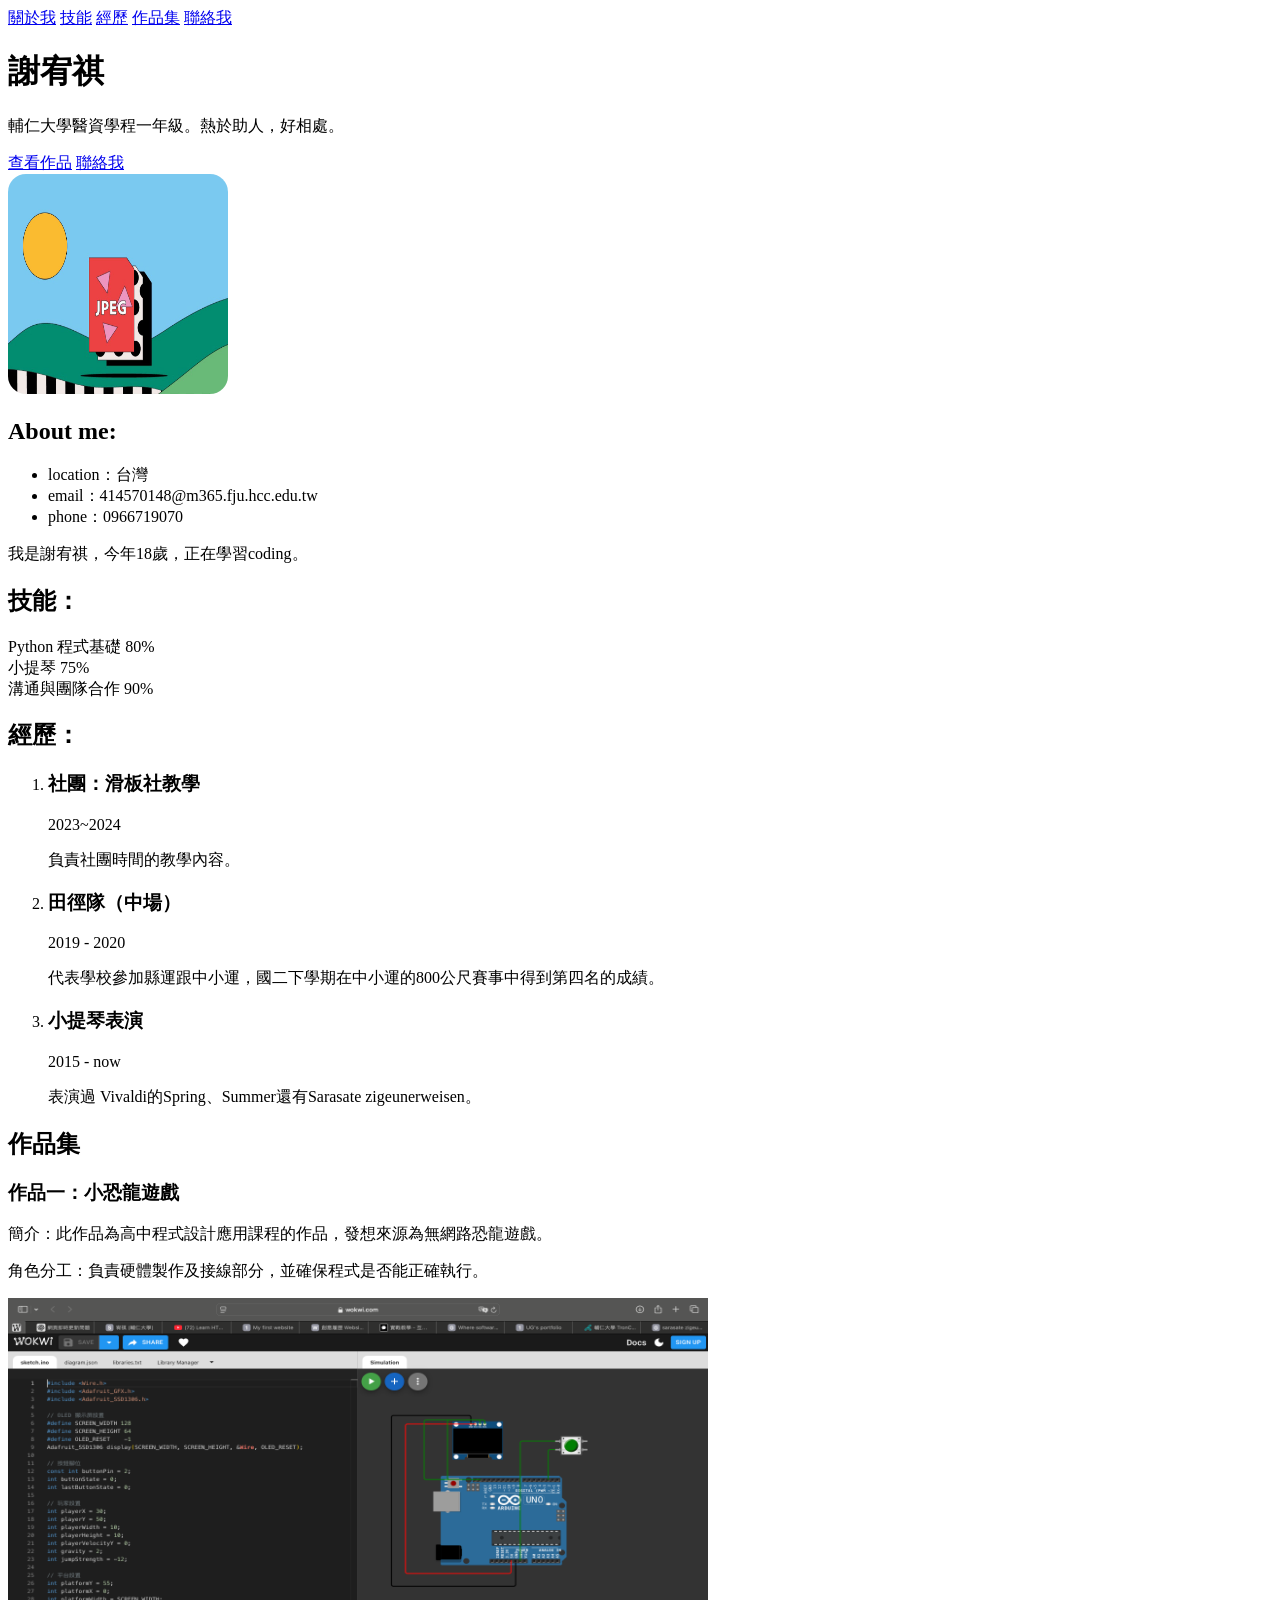
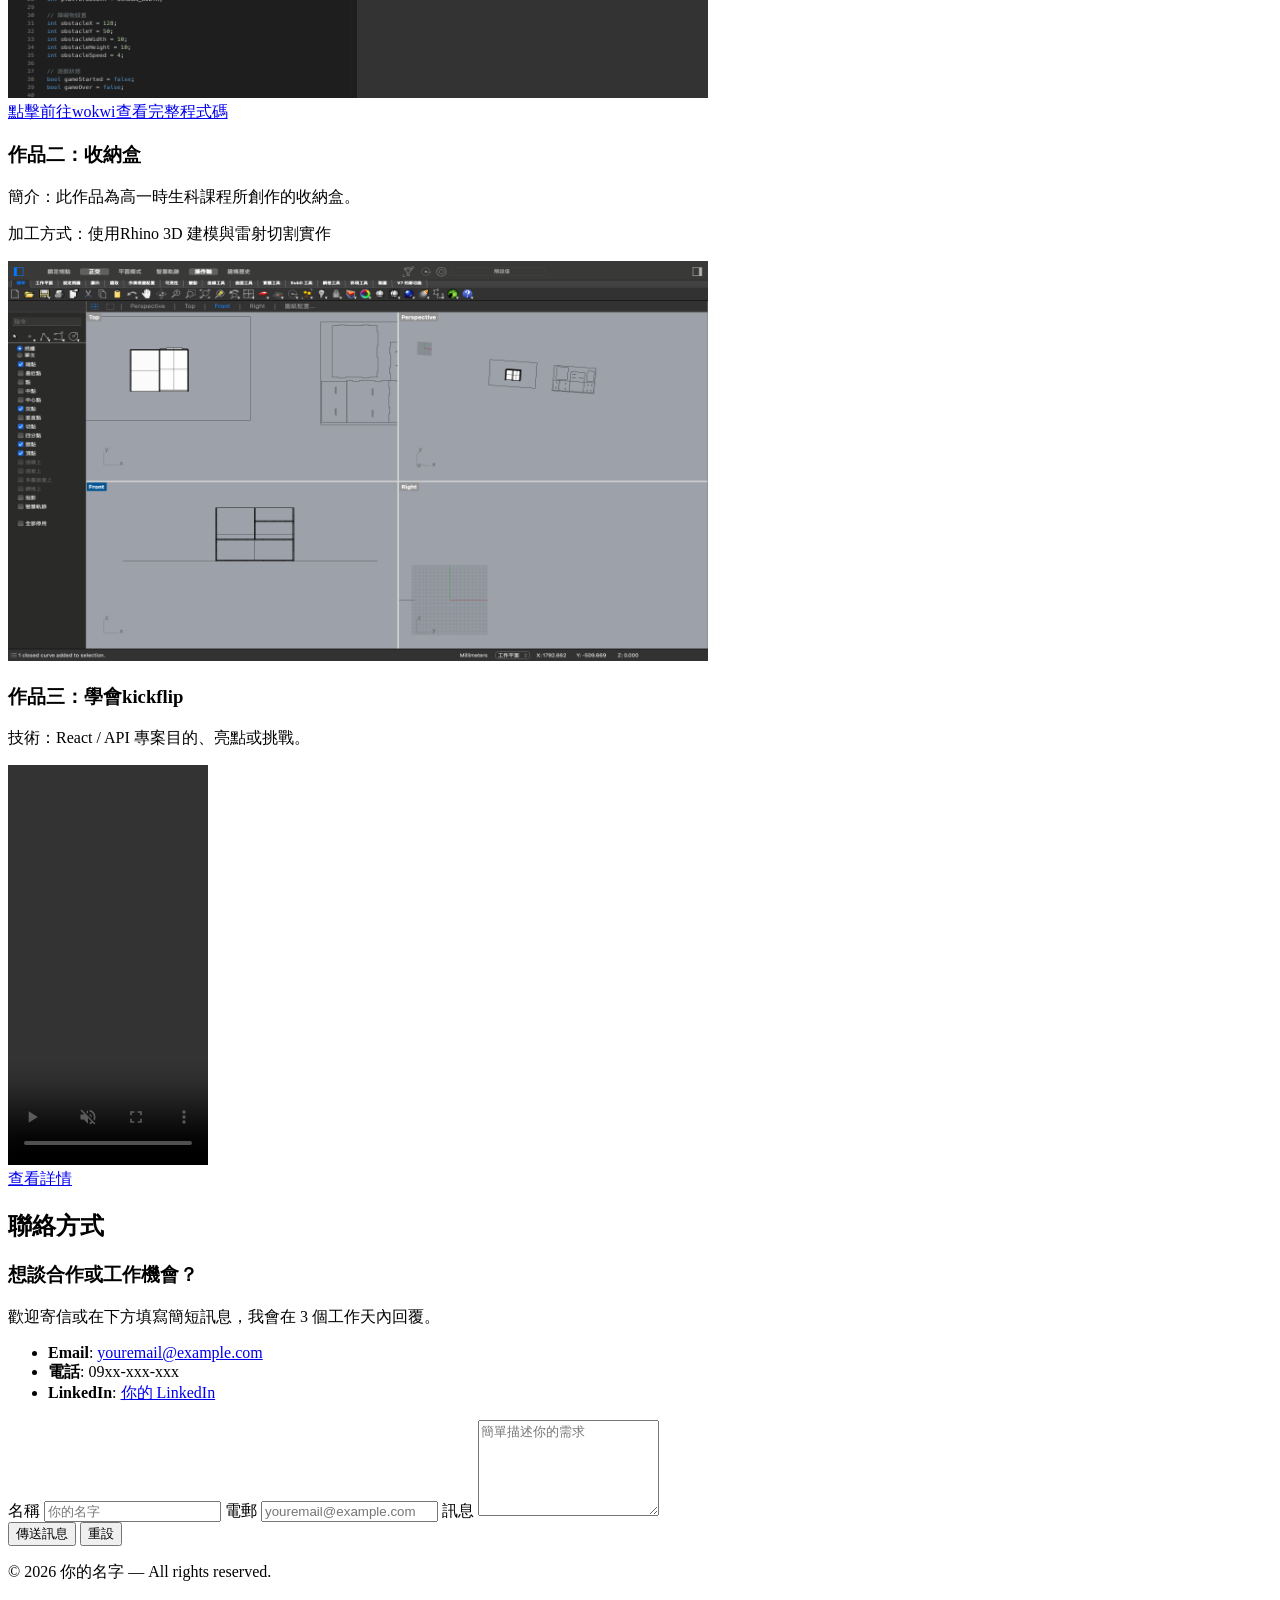
==== index.html @ 1437e97f "更新作品部份並新增照片" ====
<!doctype html>
<html lang="zh-Hant">
<head>
 <meta charset="utf-8" />
 <meta name="viewport" content="width=device-width,initial-scale=1" />
 <title>UG's portfolio</title>
 <meta name="description" content="個人一頁式簡歷範本，包含：Header、關於我、技能、經歷、作品集、聯絡方式。" />
 <link rel="stylesheet" href="styles.css">
</head>
<body>
 <header class="site-header" id="home">
   <div class="container header-inner">
       <span class="hamburger"></span>
     </button>
     <nav class="site-nav" id="siteNav">
       <a href="#about">關於我</a>
       <a href="#skills">技能</a>
       <a href="#experience">經歷</a>
       <a href="#portfolio">作品集</a>
       <a href="#contact" class="cta">聯絡我</a>
     </nav>
   </div>


   <div class="hero container">
     <div class="hero-content">
       <h1>謝宥祺</h1>
       <p class="lead">輔仁大學醫資學程一年級。熱於助人，好相處。</p>
       <div class="hero-actions">
         <a class="btn" href="#portfolio">查看作品</a>
         <a class="btn ghost" href="#contact">聯絡我</a>
       </div>
     </div>
     <div class="hero-avatar" aria-hidden="true">
       <!-- 可替換成你的大頭照 -->
       <img src="my photo.jpg" alt="大頭貼" width="220" height="220" style="border-radius:18px;">
      </div>
   </div>
 </header>


 <main>
   <section id="about" class="section container">
     <h2 class="section-title">About me:</h2>
     <div class="card about-card">
         <ul class="meta">
             <li>location：台灣</li>
             <li>email：414570148@m365.fju.hcc.edu.tw</li>
             <li>phone：0966719070</li>
        </ul>
         <p>
          我是謝宥祺，今年18歲，正在學習coding。
        </p>
        </div>
   </section>


   <section id="skills" class="section container">
    <h2 class="section-title">技能：</h2>
  
    <div class="skills-grid">
  
      <!-- Python -->
      <div class="skill">
        <div class="skill-head">
          <span>Python 程式基礎</span>
          <span class="skill-percent" data-percent="60">0%</span>
        </div>
        <div class="skill-bar">
          <div class="skill-fill" style="width:0%" data-target="80"></div>
        </div>
      </div>
  
      <!-- Arduino -->
      <div class="skill">
        <div class="skill-head">
          <span>小提琴</span>
          <span class="skill-percent" data-percent="70">0%</span>
        </div>
        <div class="skill-bar">
          <div class="skill-fill" style="width:0%" data-target="75"></div>
        </div>
      </div>
  
      <!-- 溝通表達 -->
      <div class="skill">
        <div class="skill-head">
          <span>溝通與團隊合作</span>
          <span class="skill-percent" data-percent="90">0%</span>
        </div>
        <div class="skill-bar">
          <div class="skill-fill" style="width:0%" data-target="90"></div>
        </div>
      </div>
  
    </div>
  </section>
  




   <section id="experience" class="section container">
     <h2 class="section-title">經歷：</h2>
     <ol class="timeline">
       <li>
         <h3>社團：滑板社教學</h3>
         <time>2023~2024</time>
         <p>負責社團時間的教學內容。</p>
       </li>
       <li>
         <h3>田徑隊（中場）</h3>
         <time>2019 - 2020</time>
         <p>代表學校參加縣運跟中小運，國二下學期在中小運的800公尺賽事中得到第四名的成績。</p>
       </li>
       <li>
         <h3>小提琴表演</h3>
         <time>2015 - now</time>
         <p>表演過 Vivaldi的Spring、Summer還有Sarasate zigeunerweisen。</p>
       </li>
     </ol>
   </section>


   <section id="portfolio" class="section container">
    <h2 class="section-title">作品集</h2>
    <div class="projects-grid">
  
      <article class="project-card">
        <h3>作品一：小恐龍遊戲</h3>
        <p>簡介：此作品為高中程式設計應用課程的作品，發想來源為無網路恐龍遊戲。</p>
        <p>角色分工：負責硬體製作及接線部分，並確保程式是否能正確執行。</p>
        <div class="project-thumb">
          <img src="dino-game.png"   width="700" height="400" alt="小恐龍遊戲圖片">
        </div>
        <a class="btn-sm" href="https://wokwi.com/projects/425766055822276609" target="_blank">點擊前往wokwi查看完整程式碼 </a>
      </article>
  
      <article class="project-card">
        <h3>作品二：收納盒</h3>
        <p>簡介：此作品為高一時生科課程所創作的收納盒。</p>
        <p>加工方式：使用Rhino 3D 建模與雷射切割實作</p>
        <div class="project-thumb">
          <img src="box.png" alt="收納合照片" width="700" height="400">
        </div>
      </article>
  
      <article class="project-card">
        <h3>作品三：學會kickflip</h3>
        <p>技術：React / API  
           專案目的、亮點或挑戰。</p>
        <div class="project-thumb">
          <video autoplay muted loop src="kickflip.mov" alt="kickflip影片" width="200" height="400" controls></video>
        </div>
        <a class="btn-sm" href="#" target="_blank">查看詳情</a>
      </article>
  
    </div>
  </section>
  


   <section id="contact" class="section container">
     <h2 class="section-title">聯絡方式</h2>
     <div class="contact-grid">
       <div class="contact-info card">
         <h3>想談合作或工作機會？</h3>
         <p>歡迎寄信或在下方填寫簡短訊息，我會在 3 個工作天內回覆。</p>
         <ul class="contact-list">
           <li><strong>Email</strong>: <a href="mailto:youremail@example.com">youremail@example.com</a></li>
           <li><strong>電話</strong>: 09xx-xxx-xxx</li>
           <li><strong>LinkedIn</strong>: <a href="#" target="_blank" rel="noopener">你的 LinkedIn</a></li>
         </ul>
       </div>


       <form id="contactForm" class="contact-form card" aria-label="聯絡表單">
         <label>
           名稱
           <input type="text" name="name" required placeholder="你的名字" />
         </label>
         <label>
           電郵
           <input type="email" name="email" required placeholder="youremail@example.com" />
         </label>
         <label>
           訊息
           <textarea name="message" rows="6" required placeholder="簡單描述你的需求"></textarea>
         </label>
         <div class="form-actions">
           <button type="submit" class="btn">傳送訊息</button>
           <button type="reset" class="btn ghost">重設</button>
         </div>
         <p class="form-note" id="formNote" aria-live="polite"></p>
       </form>
     </div>
   </section>
 </main>


 <footer class="site-footer">
   <div class="container footer-inner">
     <p>© <span id="year"></span> 你的名字 — All rights reserved.</p>
     <nav class="footer-nav">
       <a href="#home">回到頂部</a>
       <a href="#contact">聯絡我</a>
     </nav>
   </div>
 </footer>


 <script src="script.js"></script>
</body>
</html>
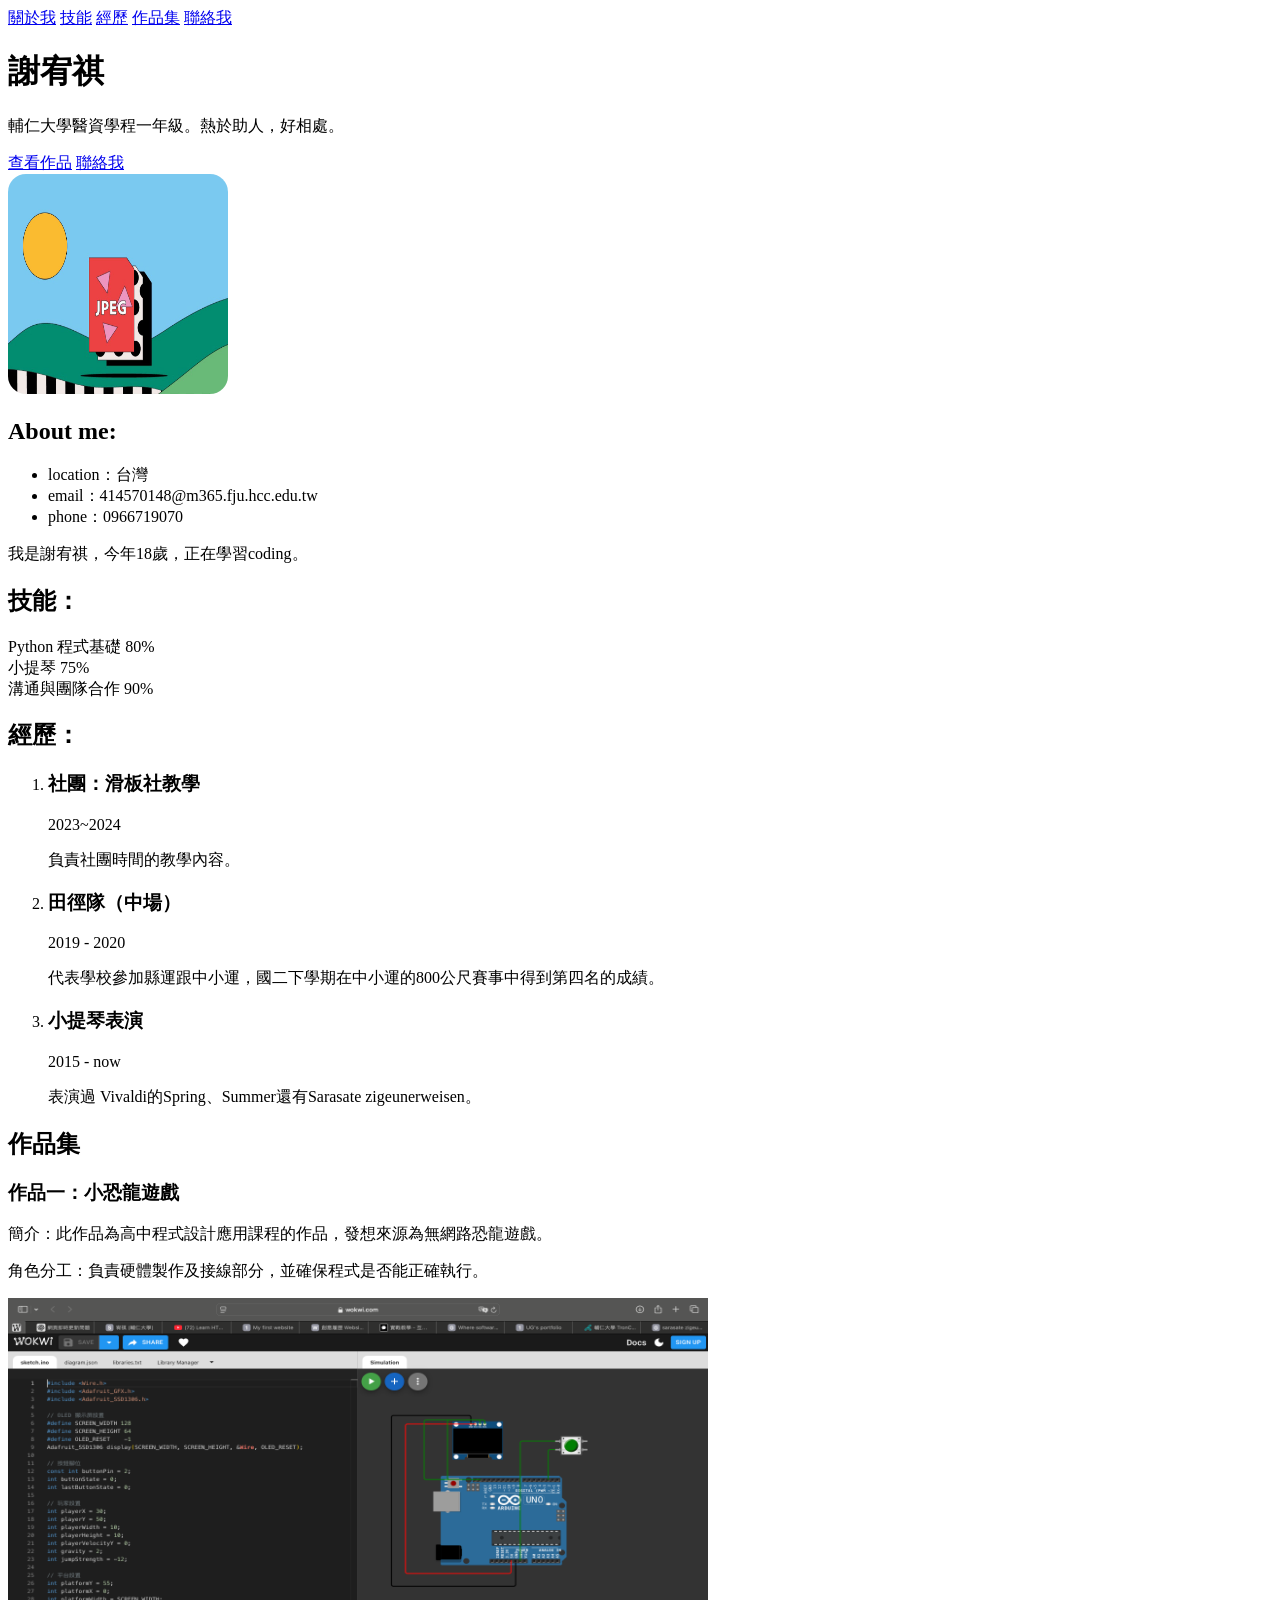
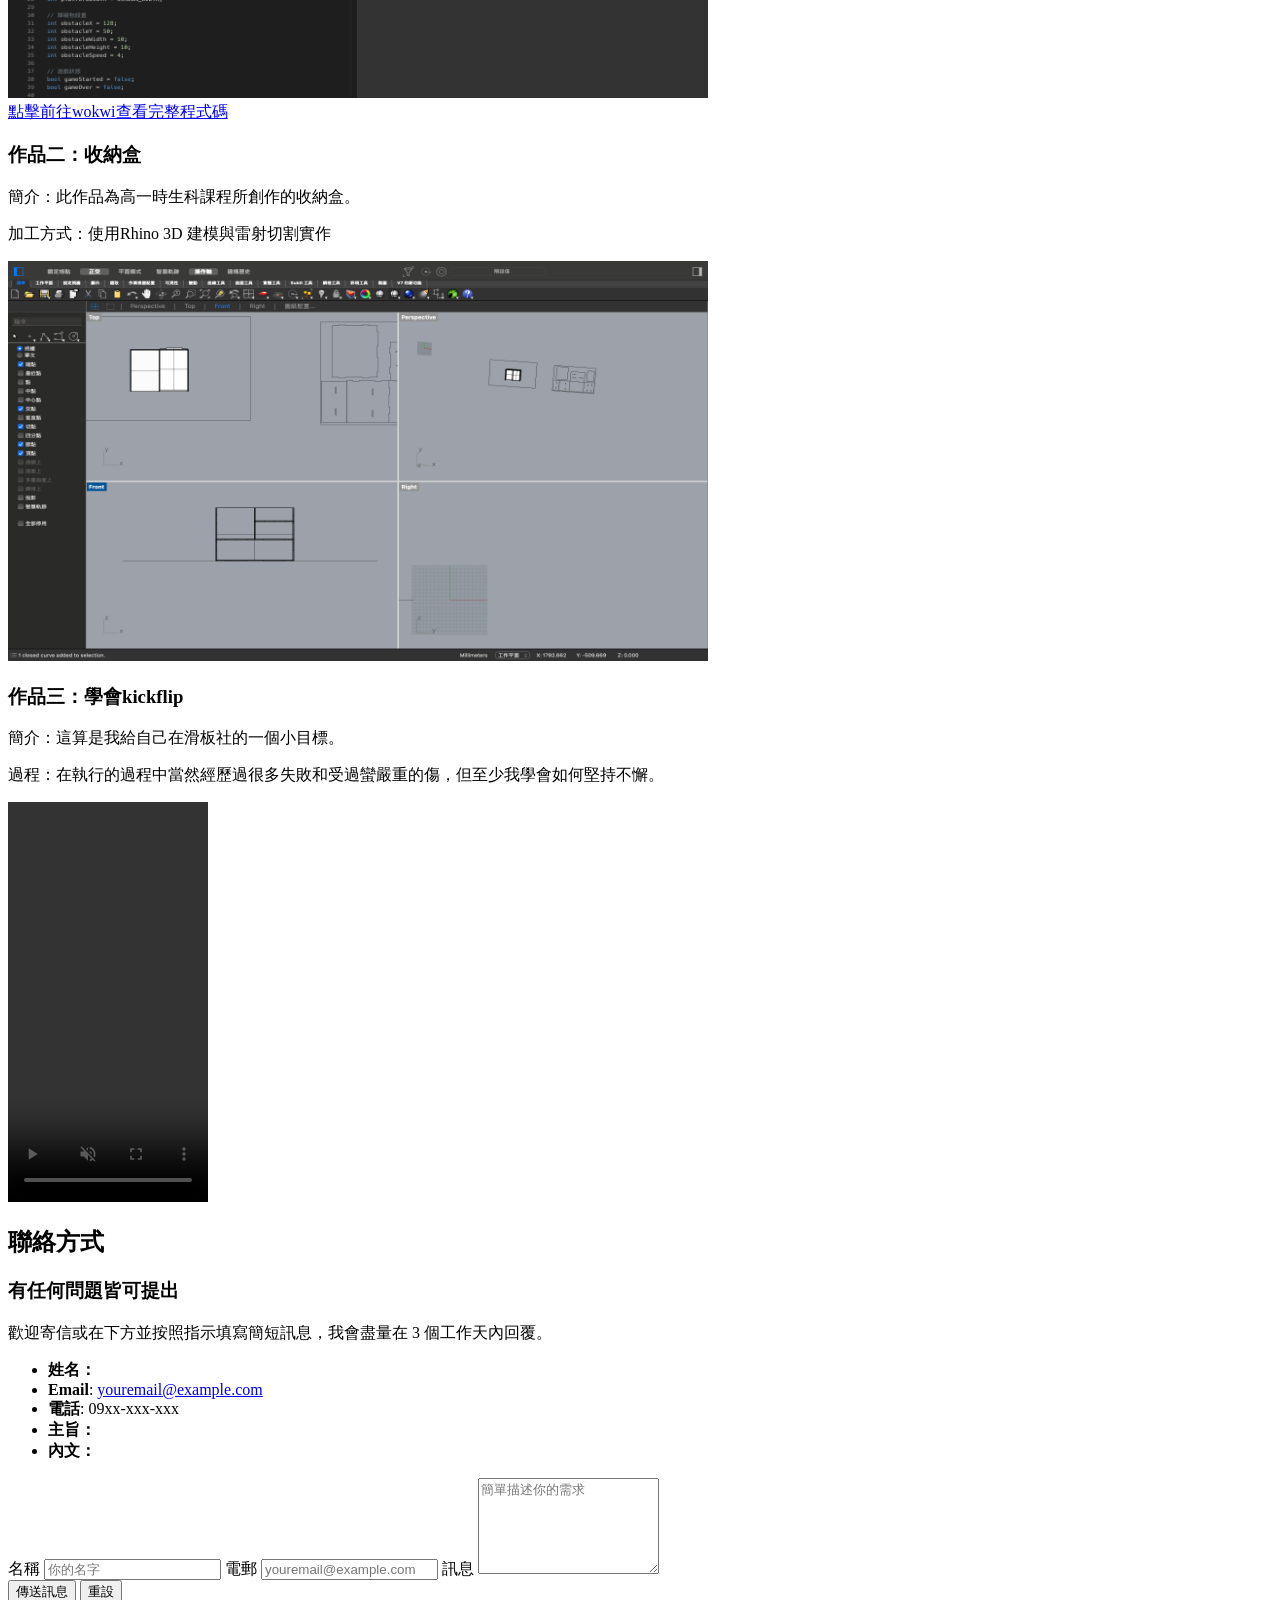
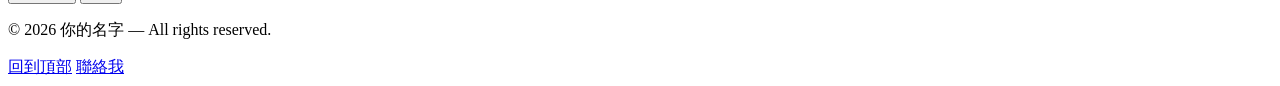
==== commit 07f52929: "Contact information" ====
--- a/index.html
+++ b/index.html
@@ -147,12 +147,11 @@
   
       <article class="project-card">
         <h3>作品三：學會kickflip</h3>
-        <p>技術：React / API  
-           專案目的、亮點或挑戰。</p>
+        <p>簡介：這算是我給自己在滑板社的一個小目標。</p>
+        <p>過程：在執行的過程中當然經歷過很多失敗和受過蠻嚴重的傷，但至少我學會如何堅持不懈。</p>
         <div class="project-thumb">
           <video autoplay muted loop src="kickflip.mov" alt="kickflip影片" width="200" height="400" controls></video>
         </div>
-        <a class="btn-sm" href="#" target="_blank">查看詳情</a>
       </article>
   
     </div>
@@ -164,12 +163,14 @@
      <h2 class="section-title">聯絡方式</h2>
      <div class="contact-grid">
        <div class="contact-info card">
-         <h3>想談合作或工作機會？</h3>
-         <p>歡迎寄信或在下方填寫簡短訊息，我會在 3 個工作天內回覆。</p>
+         <h3>有任何問題皆可提出</h3>
+         <p>歡迎寄信或在下方並按照指示填寫簡短訊息，我會盡量在 3 個工作天內回覆。</p>
          <ul class="contact-list">
-           <li><strong>Email</strong>: <a href="mailto:youremail@example.com">youremail@example.com</a></li>
-           <li><strong>電話</strong>: 09xx-xxx-xxx</li>
-           <li><strong>LinkedIn</strong>: <a href="#" target="_blank" rel="noopener">你的 LinkedIn</a></li>
+             <li><strong>姓名：</strong></li>
+             <li><strong>Email</strong>: <a href="mailto:youremail@example.com">youremail@example.com</a></li>
+             <li><strong>電話</strong>: 09xx-xxx-xxx</li>
+             <li><strong>主旨：</strong></li>
+             <li><strong>內文：</strong></li>
          </ul>
        </div>
 
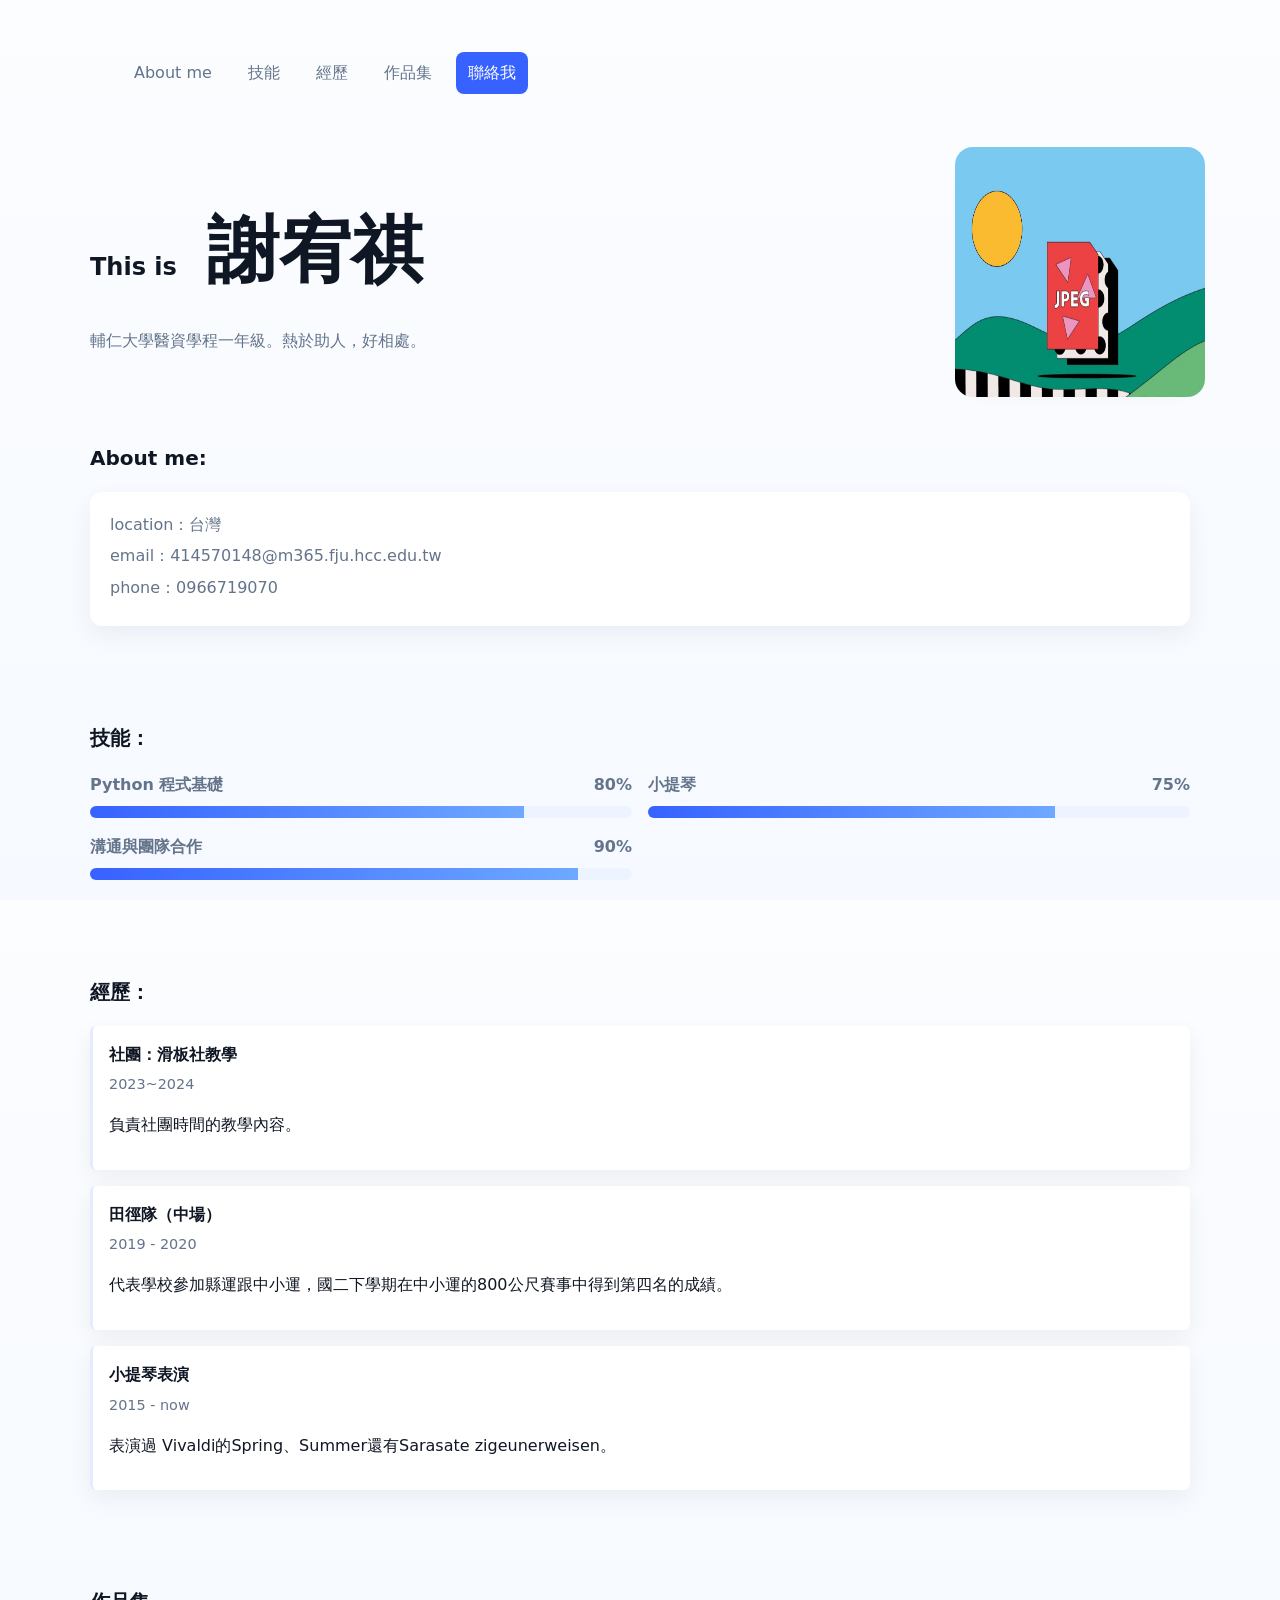
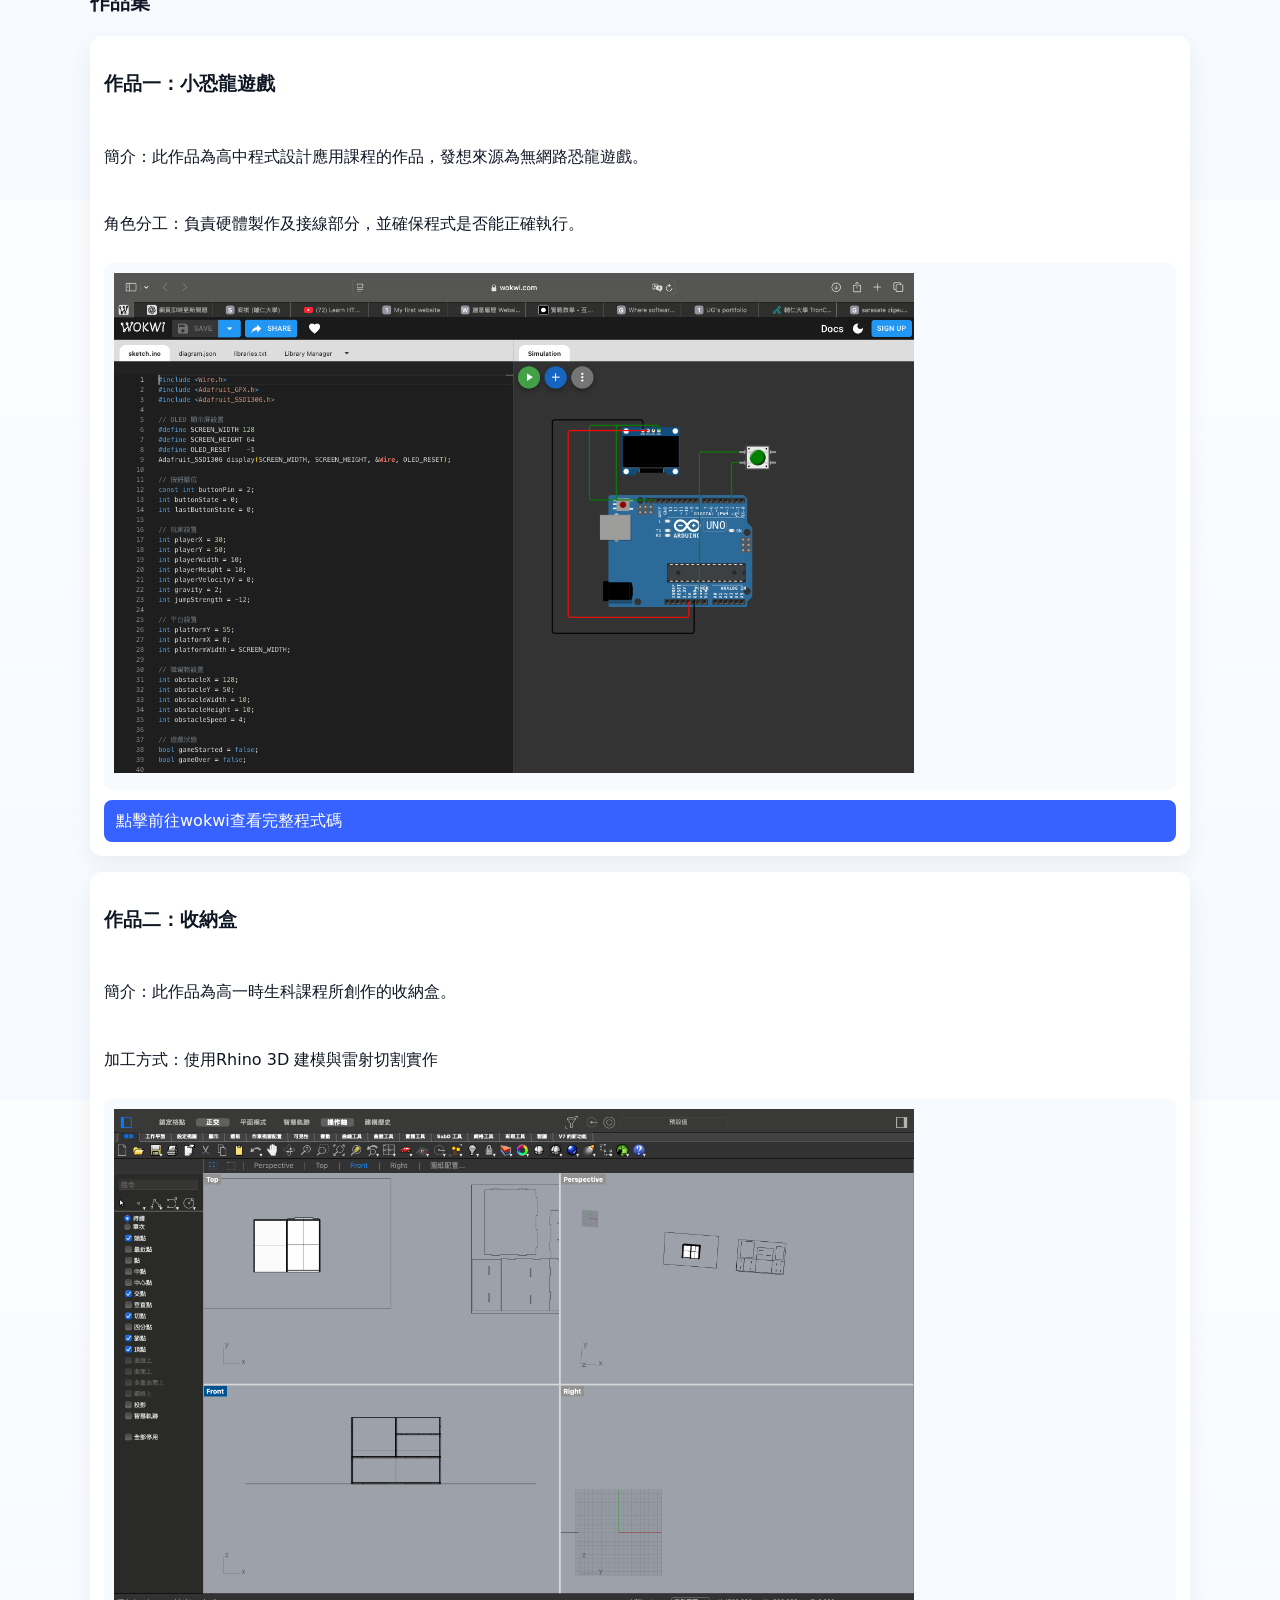
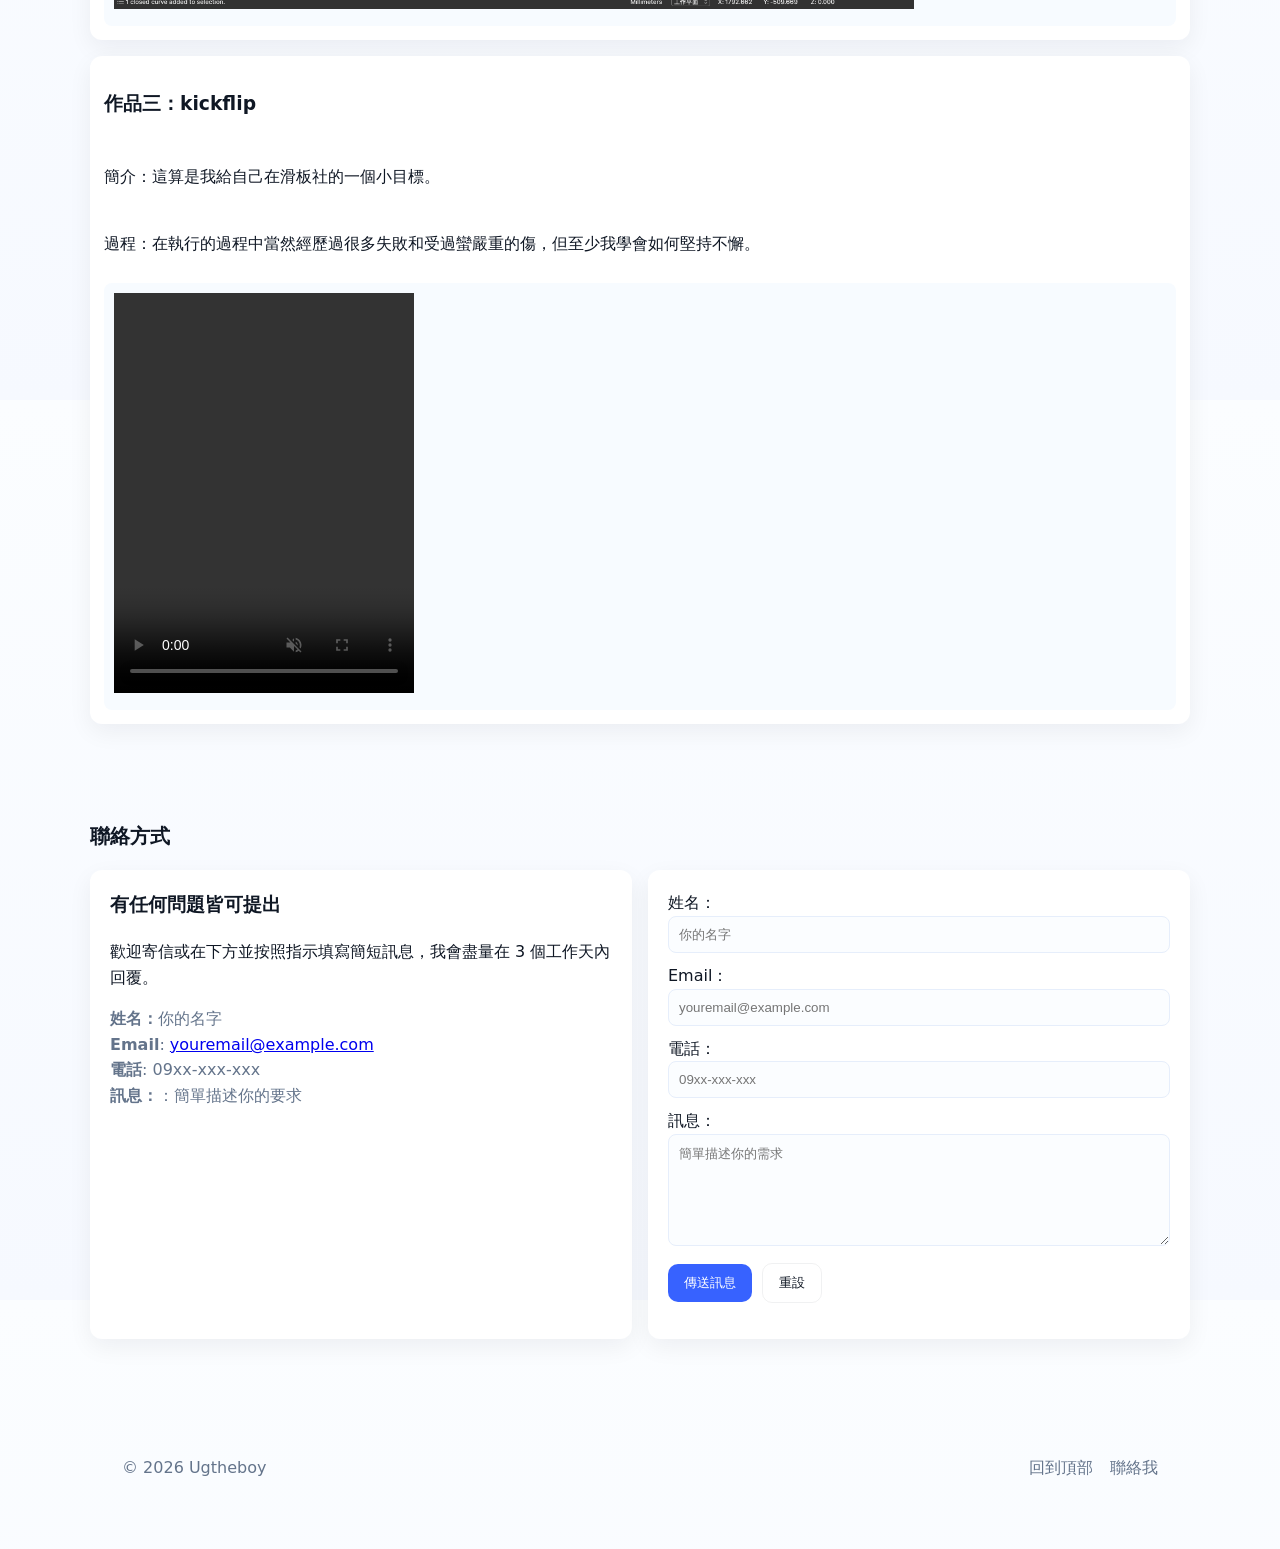
==== commit 111e34ba: "修改聯絡表單內容，調整表單格式" ====
--- a/index.html
+++ b/index.html
@@ -5,38 +5,40 @@
  <meta name="viewport" content="width=device-width,initial-scale=1" />
  <title>UG's portfolio</title>
  <meta name="description" content="個人一頁式簡歷範本，包含：Header、關於我、技能、經歷、作品集、聯絡方式。" />
- <link rel="stylesheet" href="styles.css">
+ <link rel="stylesheet" href="style.css">
 </head>
 <body>
- <header class="site-header" id="home">
-   <div class="container header-inner">
-       <span class="hamburger"></span>
-     </button>
-     <nav class="site-nav" id="siteNav">
-       <a href="#about">關於我</a>
-       <a href="#skills">技能</a>
-       <a href="#experience">經歷</a>
-       <a href="#portfolio">作品集</a>
-       <a href="#contact" class="cta">聯絡我</a>
-     </nav>
-   </div>
-
-
-   <div class="hero container">
-     <div class="hero-content">
-       <h1>謝宥祺</h1>
-       <p class="lead">輔仁大學醫資學程一年級。熱於助人，好相處。</p>
-       <div class="hero-actions">
-         <a class="btn" href="#portfolio">查看作品</a>
-         <a class="btn ghost" href="#contact">聯絡我</a>
-       </div>
-     </div>
-     <div class="hero-avatar" aria-hidden="true">
-       <!-- 可替換成你的大頭照 -->
-       <img src="my photo.jpg" alt="大頭貼" width="220" height="220" style="border-radius:18px;">
-      </div>
-   </div>
- </header>
+    <header class="site-header" id="home">
+        <div class="container header-inner">
+          <!-- 漢堡選單按鈕 -->
+          <button class="nav-toggle" id="navToggle" aria-label="Toggle navigation">
+            <span class="hamburger"></span>
+          </button>
+      
+          <!-- 導航選單 -->
+          <nav class="site-nav" id="siteNav">
+            <a href="#about">About me</a>
+            <a href="#skills">技能</a>
+            <a href="#experience">經歷</a>
+            <a href="#portfolio">作品集</a>
+            <a href="#contact" class="cta">聯絡我</a>
+          </nav>
+        </div>
+      
+        <!-- Hero 區塊 -->
+        <div class="hero container">
+          <div class="hero-content">
+            <h2>This is <span class="name">謝宥祺</span></h2>
+            <p class="lead">輔仁大學醫資學程一年級。熱於助人，好相處。</p>
+            
+          </div>
+      
+          <div class="hero-avatar" aria-hidden="true">
+            <img src="my photo.jpg" alt="大頭貼" width="250" height="250" style="border-radius:18px;">
+          </div>
+        </div>
+      </header>
+      
 
 
  <main>
@@ -48,9 +50,6 @@
              <li>email：414570148@m365.fju.hcc.edu.tw</li>
              <li>phone：0966719070</li>
         </ul>
-         <p>
-          我是謝宥祺，今年18歲，正在學習coding。
-        </p>
         </div>
    </section>
 
@@ -131,7 +130,7 @@
         <p>簡介：此作品為高中程式設計應用課程的作品，發想來源為無網路恐龍遊戲。</p>
         <p>角色分工：負責硬體製作及接線部分，並確保程式是否能正確執行。</p>
         <div class="project-thumb">
-          <img src="dino-game.png"   width="700" height="400" alt="小恐龍遊戲圖片">
+          <img src="dino-game.png"   width="800" height="500" alt="小恐龍遊戲圖片">
         </div>
         <a class="btn-sm" href="https://wokwi.com/projects/425766055822276609" target="_blank">點擊前往wokwi查看完整程式碼 </a>
       </article>
@@ -141,16 +140,16 @@
         <p>簡介：此作品為高一時生科課程所創作的收納盒。</p>
         <p>加工方式：使用Rhino 3D 建模與雷射切割實作</p>
         <div class="project-thumb">
-          <img src="box.png" alt="收納合照片" width="700" height="400">
+          <img src="box.png" alt="收納合照片" width="800" height="500" alt="收納盒3d圖">
         </div>
       </article>
   
       <article class="project-card">
-        <h3>作品三：學會kickflip</h3>
+        <h3>作品三：kickflip</h3>
         <p>簡介：這算是我給自己在滑板社的一個小目標。</p>
         <p>過程：在執行的過程中當然經歷過很多失敗和受過蠻嚴重的傷，但至少我學會如何堅持不懈。</p>
         <div class="project-thumb">
-          <video autoplay muted loop src="kickflip.mov" alt="kickflip影片" width="200" height="400" controls></video>
+          <video autoplay muted loop src="kickflip.mov" alt="kickflip影片" width="300" height="400" controls></video>
         </div>
       </article>
   
@@ -166,26 +165,29 @@
          <h3>有任何問題皆可提出</h3>
          <p>歡迎寄信或在下方並按照指示填寫簡短訊息，我會盡量在 3 個工作天內回覆。</p>
          <ul class="contact-list">
-             <li><strong>姓名：</strong></li>
+             <li><strong>姓名：</strong>你的名字</li>
              <li><strong>Email</strong>: <a href="mailto:youremail@example.com">youremail@example.com</a></li>
              <li><strong>電話</strong>: 09xx-xxx-xxx</li>
-             <li><strong>主旨：</strong></li>
-             <li><strong>內文：</strong></li>
+             <li><strong>訊息：</strong>：簡單描述你的要求</li>
          </ul>
        </div>
 
 
        <form id="contactForm" class="contact-form card" aria-label="聯絡表單">
          <label>
-           名稱
+           姓名：
            <input type="text" name="name" required placeholder="你的名字" />
          </label>
          <label>
-           電郵
+           Email：
            <input type="email" name="email" required placeholder="youremail@example.com" />
          </label>
          <label>
-           訊息
+           電話：
+           <input type="phonenum" name="phonenum" required placeholder="09xx-xxx-xxx" />
+         </label>
+         <label>
+           訊息：
            <textarea name="message" rows="6" required placeholder="簡單描述你的需求"></textarea>
          </label>
          <div class="form-actions">
@@ -201,7 +203,7 @@
 
  <footer class="site-footer">
    <div class="container footer-inner">
-     <p>© <span id="year"></span> 你的名字 — All rights reserved.</p>
+     <p>© <span id="year"></span> Ugtheboy</p>
      <nav class="footer-nav">
        <a href="#home">回到頂部</a>
        <a href="#contact">聯絡我</a>
--- a/style.css
+++ b/style.css
@@ -0,0 +1,139 @@
+:root{
+    --bg: #ffffff;
+    --surface: #f8fafc;
+    --text: #0f1724;
+    --muted: #64748b;
+    --accent: #3762ff;
+    --accent-2: #6ea8ff;
+    --radius: 12px;
+    --container: 1100px;
+    --glass: rgba(255,255,255,0.6);
+    --shadow: 0 8px 24px rgba(15,23,36,0.06);
+    font-family: Inter, ui-sans-serif, system-ui, -apple-system, "Segoe UI", Roboto, "Helvetica Neue", Arial;
+  }
+  
+  *{box-sizing:border-box}
+  html,body{height:100%}
+  body{
+    margin:0;
+    background:linear-gradient(180deg,#fbfdff 0%, #f6f9ff 100%);
+    color:var(--text);
+    -webkit-font-smoothing:antialiased;
+    -moz-osx-font-smoothing:grayscale;
+    line-height:1.6;
+    font-size:16px;
+  }
+  
+  .container{max-width:var(--container);margin:0 auto;padding:32px}
+  
+  .header-inner{display:flex;align-items:center;justify-content:space-between;gap:16px}
+  .brand{font-weight:700;color:var(--text);text-decoration:none;font-size:1.125rem}
+  .site-header{padding:20px 0 0 0}
+  .site-nav{display:flex;gap:12px;align-items:center}
+  .site-nav a{color:var(--muted);text-decoration:none;padding:8px 12px;border-radius:8px}
+  .site-nav a:hover{color:var(--text);background:rgba(55,98,255,0.06)}
+  .site-nav .cta{background:var(--accent);color:#fff}
+  .site-nav .cta:hover{background:linear-gradient(90deg,var(--accent),var(--accent-2))}
+  
+  .nav-toggle{display:none;background:none;border:0;padding:8px}
+  .hamburger{display:inline-block;width:22px;height:2px;background:var(--text);position:relative}
+  .hamburger::before,.hamburger::after{content:"";position:absolute;left:0;width:22px;height:2px;background:var(--text)}
+  .hamburger::before{top:-6px}
+  .hamburger::after{top:6px}
+  
+  /* Hero */
+  .hero{display:flex;align-items:center;gap:32px;padding:36px 0 12px}
+  .hero-content{flex:1}
+  .hero h1{margin:0;font-size:2.25rem;line-height:1.05}
+  .lead{color:var(--muted);margin-top:12px}
+  .accent{color:var(--accent)}
+  .hero-actions{margin-top:18px;display:flex;gap:12px}
+  .btn{display:inline-block;padding:10px 16px;border-radius:10px;background:var(--accent);color:#fff;text-decoration:none;border:0;cursor:pointer}
+  .btn.ghost{background:transparent;border:1px solid rgba(15,23,36,0.06);color:var(--text)}
+  .btn-sm{display:inline-block;padding:8px 12px;background:var(--accent);color:#fff;border-radius:8px;text-decoration:none}
+  .hero-avatar{width:220px;height:220px;flex-shrink:0;border-radius:18px;display:flex;align-items:center;justify-content:center;box-shadow:var(--shadow);background:var(--surface);}
+  
+  /* Sections */
+  .section{padding:48px 0}
+  .section-title{font-size:1.25rem;margin:0 0 18px}
+  
+  /* Cards */
+  .card{background:white;border-radius:var(--radius);padding:20px;box-shadow:var(--shadow)}
+  .about-card p{margin:0 0 12px}
+  .meta {
+    list-style: none;
+    padding: 0;
+    margin: 0;
+    color: var(--muted);
+  }
+  
+  .meta li {
+    display: block;   /* 每個 li 占一行 */
+    margin-bottom: 6px; /* 行距，可調整 */
+  }
+    
+  /* Skills */
+  .skills-grid{display:grid;grid-template-columns:repeat(2,1fr);gap:16px}
+  .skill{display:flex;flex-direction:column;gap:8px}
+  .skill-head{display:flex;justify-content:space-between;font-weight:600;color:var(--muted)}
+  .skill-bar{height:12px;background:#eef4ff;border-radius:999px;overflow:hidden}
+  .skill-fill{height:100%;background:linear-gradient(90deg,var(--accent),var(--accent-2));width:0%;transition:width 1s ease}
+  
+  /* Timeline */
+  .timeline{list-style:none;padding:0;margin:0;display:flex;flex-direction:column;gap:16px}
+  .timeline li{padding:16px;border-left:3px solid rgba(55,98,255,0.12);border-radius:6px;background:white;box-shadow:var(--shadow)}
+  .timeline h3{margin:0 0 6px;font-size:1rem}
+  .timeline time{display:block;color:var(--muted);font-size:0.9rem;margin-bottom:6px}
+  
+  /* Projects */
+  .projects-grid {
+    display: grid;
+    grid-template-columns: 1fr; /* 垂直排列，每個作品佔一整行 */
+    gap: 16px; /* 作品之間的間距 */
+  }
+    .project-card{background:white;border-radius:12px;padding:14px;box-shadow:var(--shadow);display:flex;flex-direction:column;gap:10px}
+    .project-thumb {
+        display: inline-block;   /* 讓外框大小跟著內容走 */
+        padding: 10px;           /* 背景留邊框 */
+        background: #f7fbff;     /* 背景顏色 */
+        border-radius: 8px;
+      }
+      
+        
+  /* Contact */
+  .contact-grid{display:grid;grid-template-columns:1fr 1fr;gap:16px}
+  .contact-info h3{margin-top:0}
+  .contact-list{list-style:none;padding:0;margin:8px 0 0;color:var(--muted)}
+  .contact-form label{display:block;margin-bottom:10px}
+  .contact-form input,.contact-form textarea{width:100%;padding:10px;border-radius:8px;border:1px solid #e6eefb;background:#fbfdff}
+  .form-actions{display:flex;gap:10px;align-items:center;margin-top:8px}
+  .form-note{margin-top:8px;color:var(--muted)}
+  
+  /* Footer */
+  .site-footer{padding:20px 0;background:transparent}
+  .footer-inner{display:flex;justify-content:space-between;align-items:center;color:var(--muted)}
+  .footer-nav a{color:var(--muted);text-decoration:none;margin-left:12px}
+  
+  /* Responsive */
+  @media (max-width:900px){
+    .projects-grid{grid-template-columns:repeat(2,1fr)}
+    .skills-grid{grid-template-columns:1fr}
+    .contact-grid{grid-template-columns:1fr}
+    .hero{flex-direction:column;align-items:flex-start}
+    .hero-avatar{width:160px;height:160px}
+  }
+  
+  @media (max-width:640px){
+    .container{padding:18px}
+    .site-nav{position:fixed;inset:auto 0 0 0;background:white;flex-direction:column;padding:16px;gap:6px;border-top:1px solid #eef4ff;display:none}
+    .nav-toggle{display:block}
+    .site-nav.show{display:flex}
+    .projects-grid{grid-template-columns:1fr}
+    .projects-grid .project-card .project-thumb{height:120px}
+    .hero h1{font-size:1.5rem}
+  }
+  .name {
+    font-size: 3em;  /* 想更大可以改成 4em、5em */
+    font-weight: bold;
+    margin-left: 0.3em; /* 讓字跟英文有點間距（可選） */
+  }
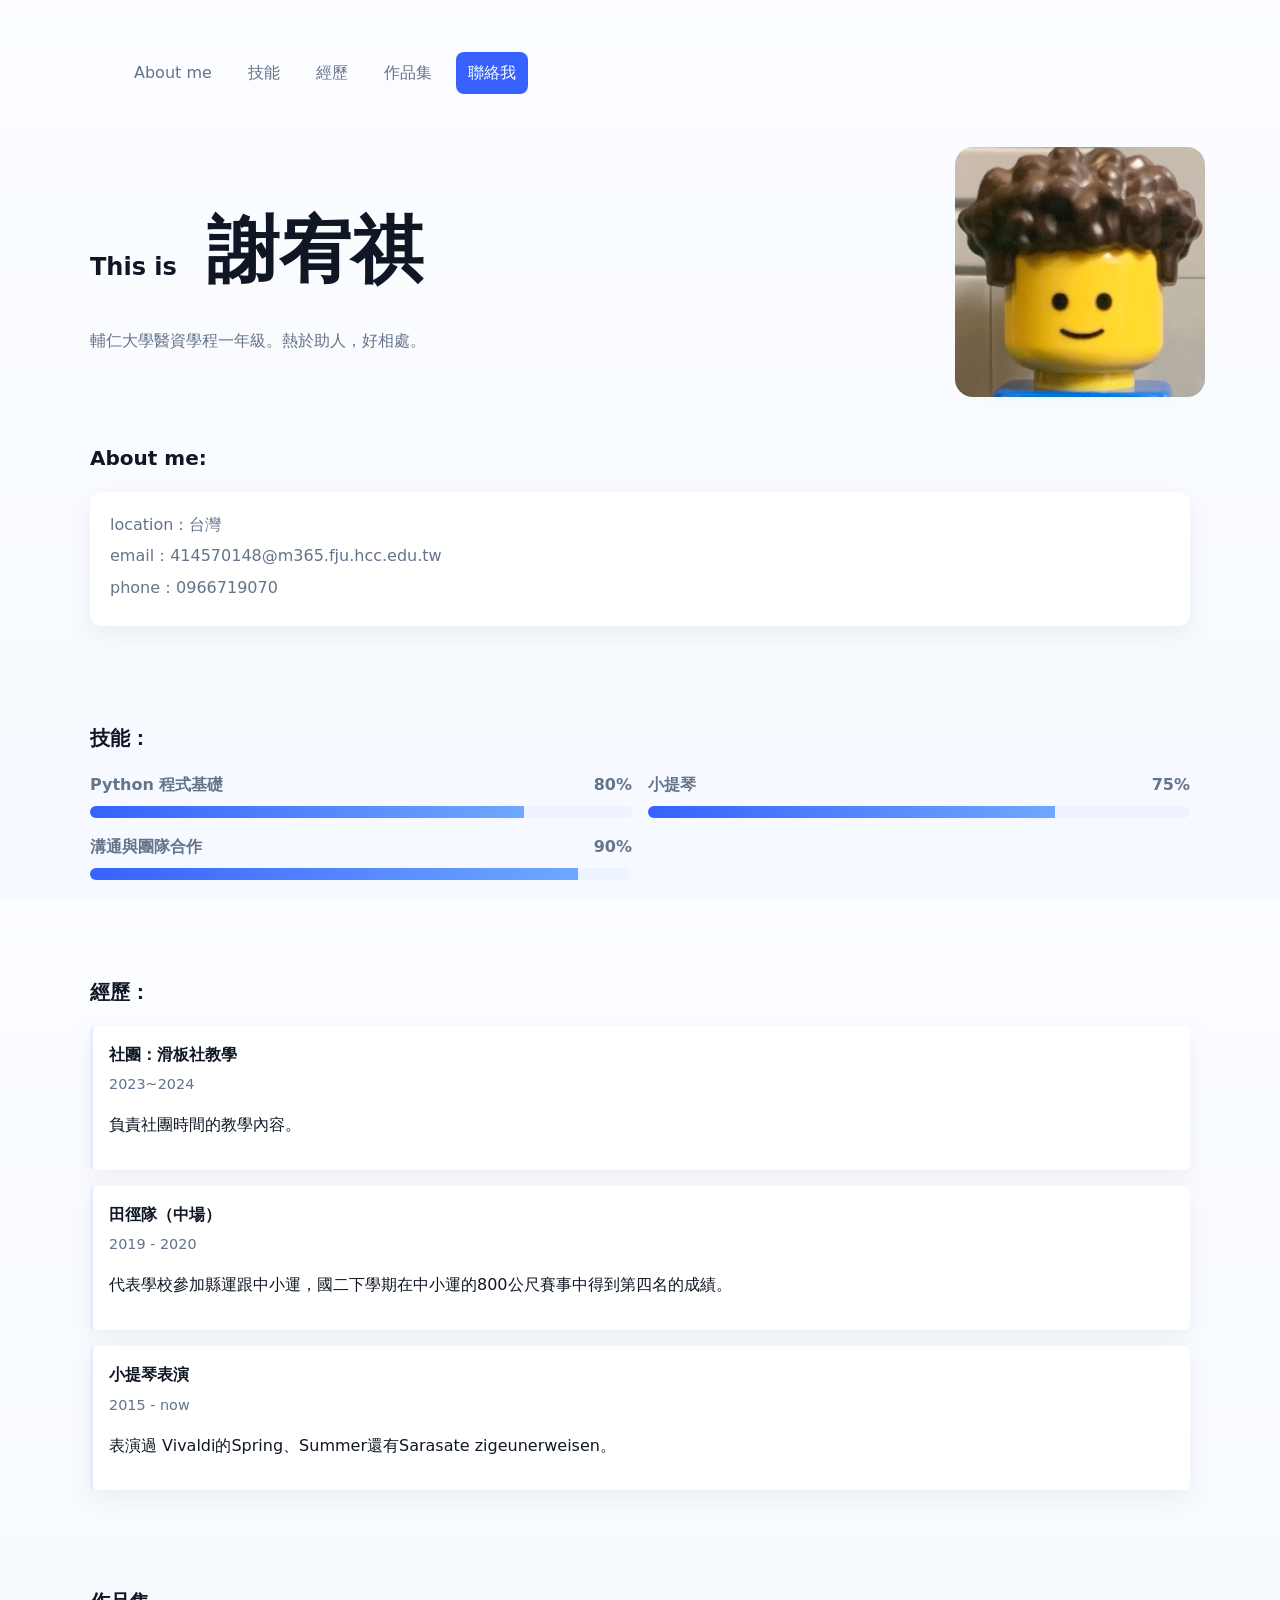
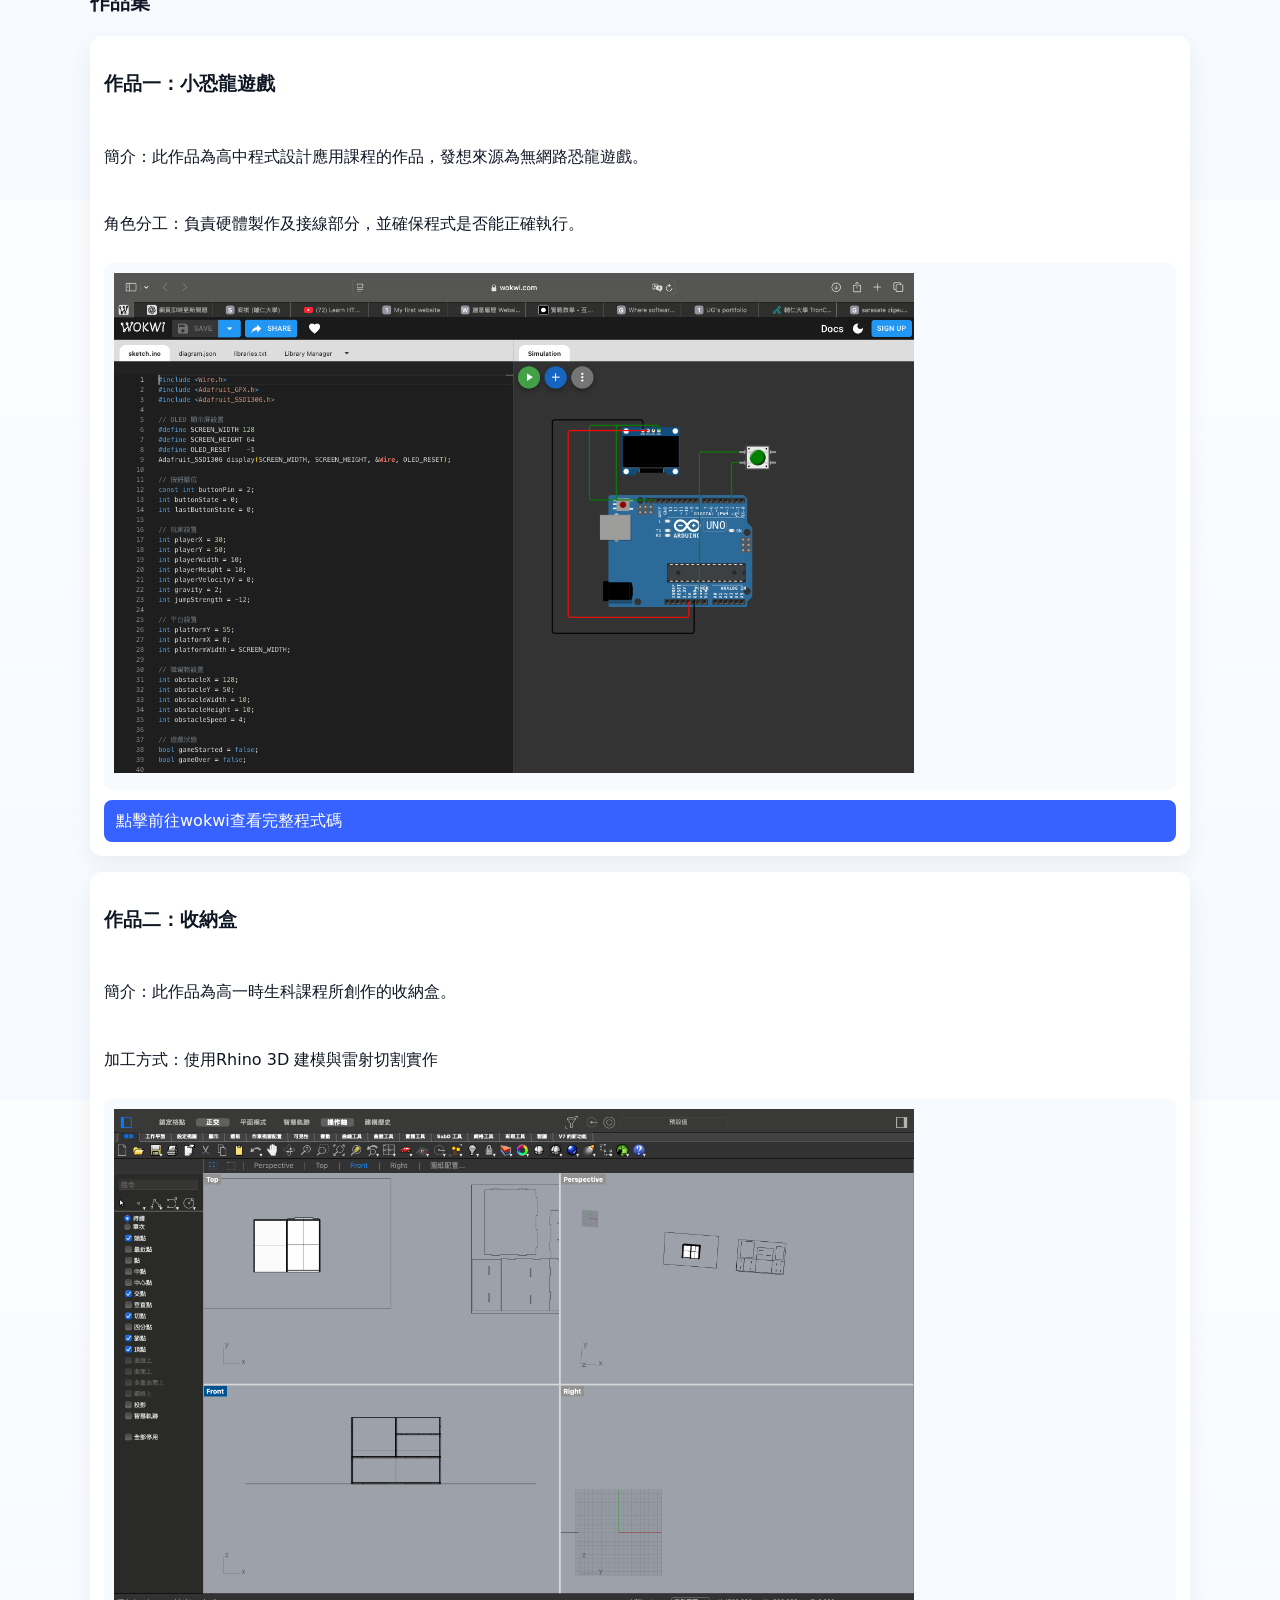
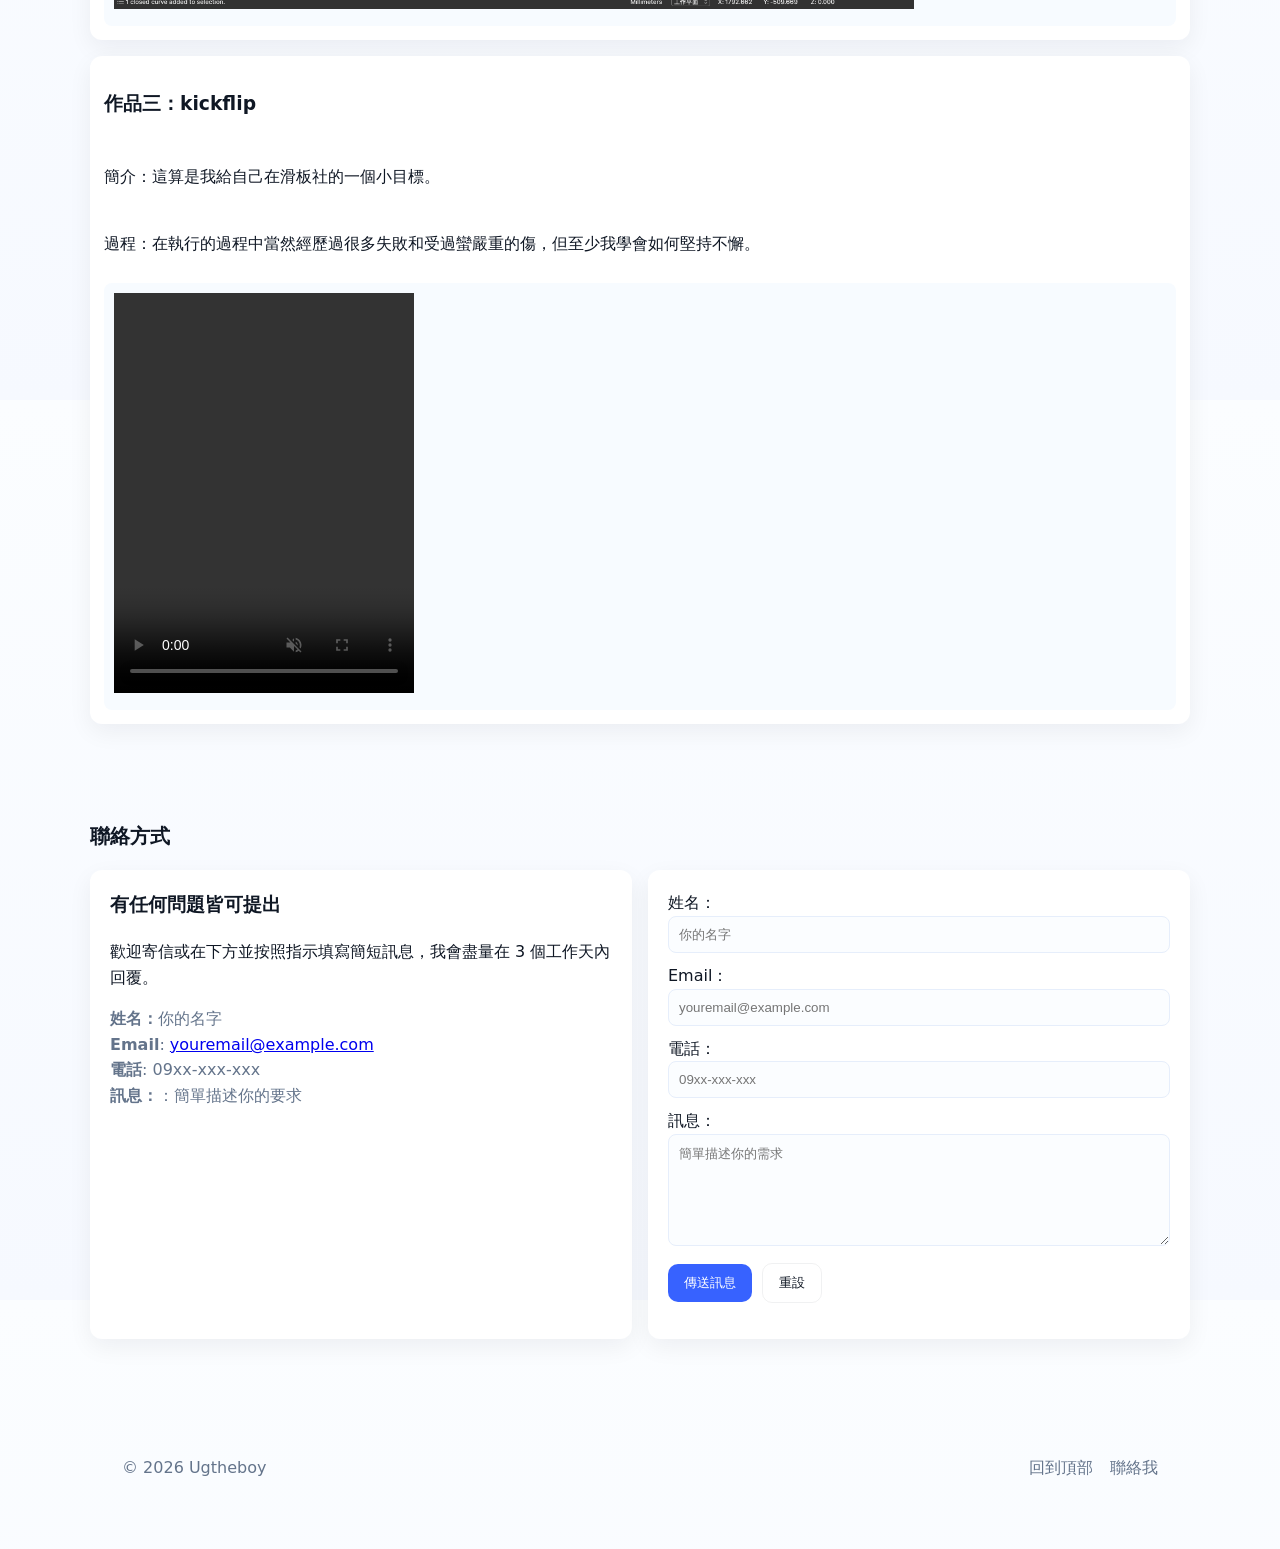
==== commit 98975088: "change profile picture" ====
--- a/index.html
+++ b/index.html
@@ -34,7 +34,7 @@
           </div>
       
           <div class="hero-avatar" aria-hidden="true">
-            <img src="my photo.jpg" alt="大頭貼" width="250" height="250" style="border-radius:18px;">
+            <img src="me.JPG" alt="大頭貼" width="250" height="250" style="border-radius:18px;">
           </div>
         </div>
       </header>
@@ -140,7 +140,7 @@
         <p>簡介：此作品為高一時生科課程所創作的收納盒。</p>
         <p>加工方式：使用Rhino 3D 建模與雷射切割實作</p>
         <div class="project-thumb">
-          <img src="box.png" alt="收納合照片" width="800" height="500" alt="收納盒3d圖">
+          <img src="box.png" width="800" height="500" alt="收納盒3d圖">
         </div>
       </article>
   
@@ -214,4 +214,4 @@
 
  <script src="script.js"></script>
 </body>
-</html>
+</html>
